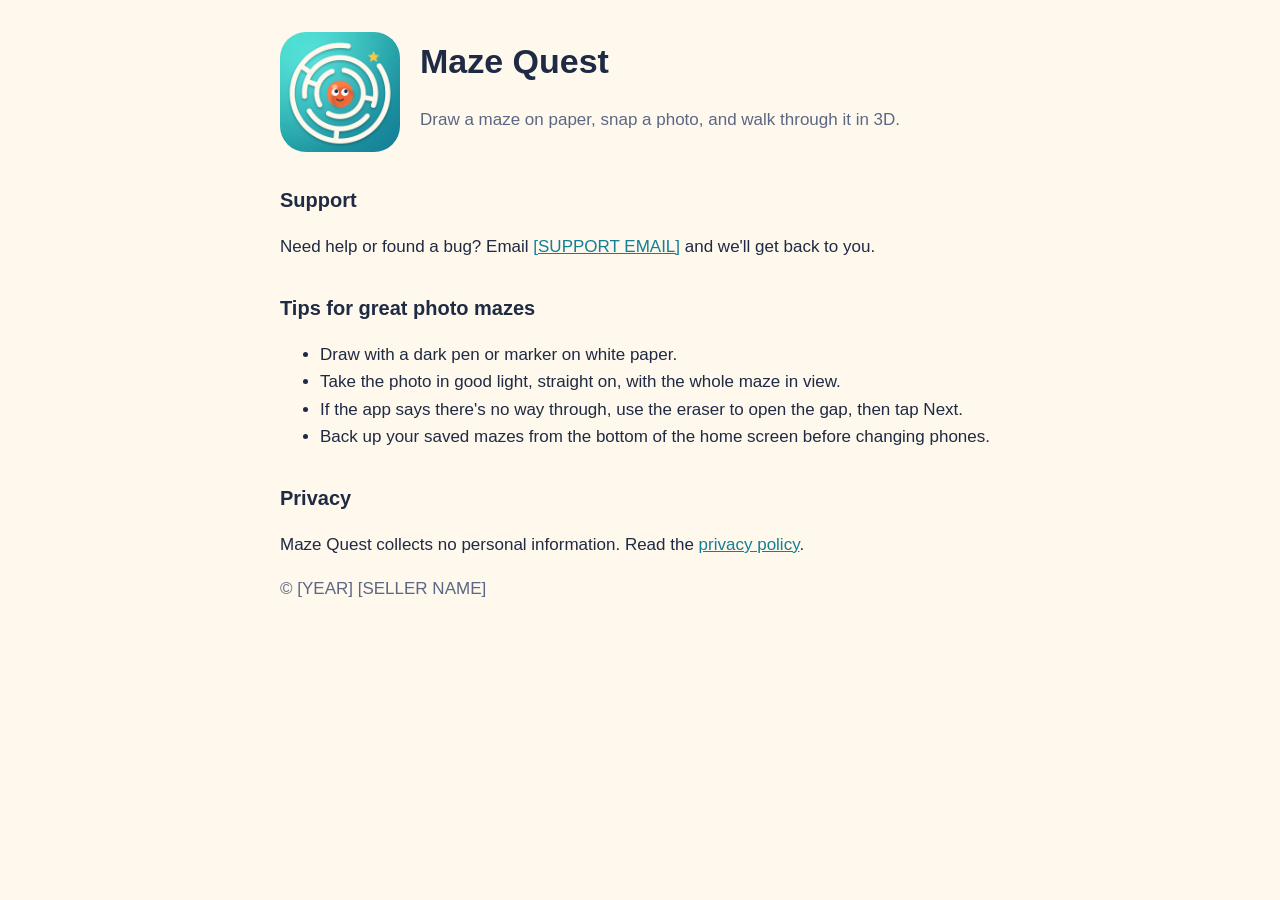
==== index.html @ 277aa0ab "App icon, launch screen and logo; App Store prep and parental gate - Icon, launch screen, Android ic" ====
<!doctype html>
<html lang="en">
<head>
  <meta charset="utf-8">
  <meta name="viewport" content="width=device-width, initial-scale=1">
  <title>Maze Quest</title>
  <style>
    :root { color-scheme: light; }
    body { margin: 0; background: #FFF8EC; color: #1F2A44; font: 17px/1.6 -apple-system, "Segoe UI", Roboto, sans-serif; }
    main { max-width: 720px; margin: 0 auto; padding: 32px 16px 64px; }
    .hero { display: flex; gap: 20px; align-items: center; flex-wrap: wrap; }
    .hero img { width: 120px; height: 120px; border-radius: 26px; }
    h1 { font-size: 34px; margin: 0; }
    h2 { font-size: 20px; margin-top: 32px; }
    .muted { color: #5B6785; }
    a { color: #147E96; }
  </style>
</head>
<body>
<main>
  <div class="hero">
    <img src="icon.png" alt="Maze Quest app icon">
    <div>
      <h1>Maze Quest</h1>
      <p class="muted">Draw a maze on paper, snap a photo, and walk through it in 3D.</p>
    </div>
  </div>

  <h2>Support</h2>
  <p>Need help or found a bug? Email <a href="mailto:[SUPPORT EMAIL]">[SUPPORT EMAIL]</a> and we'll get back to you.</p>

  <h2>Tips for great photo mazes</h2>
  <ul>
    <li>Draw with a dark pen or marker on white paper.</li>
    <li>Take the photo in good light, straight on, with the whole maze in view.</li>
    <li>If the app says there's no way through, use the eraser to open the gap, then tap Next.</li>
    <li>Back up your saved mazes from the bottom of the home screen before changing phones.</li>
  </ul>

  <h2>Privacy</h2>
  <p>Maze Quest collects no personal information. Read the <a href="privacy.html">privacy policy</a>.</p>

  <p class="muted">© [YEAR] [SELLER NAME]</p>
</main>
</body>
</html>
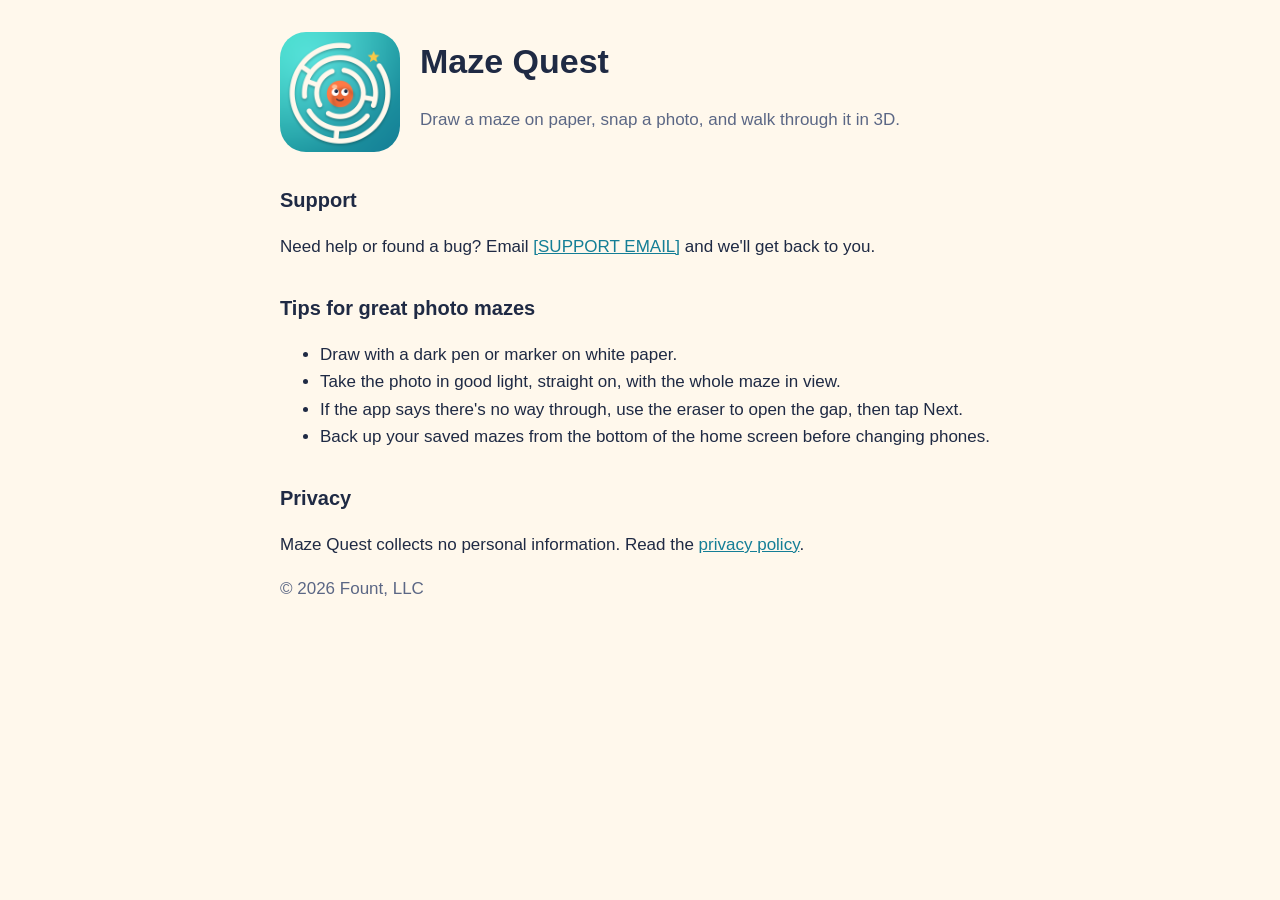
==== commit ea0346a3: "Set Fount, LLC as the seller and com.fountllc.mazequest as the app ID Co-Authored-By: Claude Opus 5." ====
--- a/index.html
+++ b/index.html
@@ -40,7 +40,7 @@
   <h2>Privacy</h2>
   <p>Maze Quest collects no personal information. Read the <a href="privacy.html">privacy policy</a>.</p>
 
-  <p class="muted">© [YEAR] [SELLER NAME]</p>
+  <p class="muted">© 2026 Fount, LLC</p>
 </main>
 </body>
 </html>
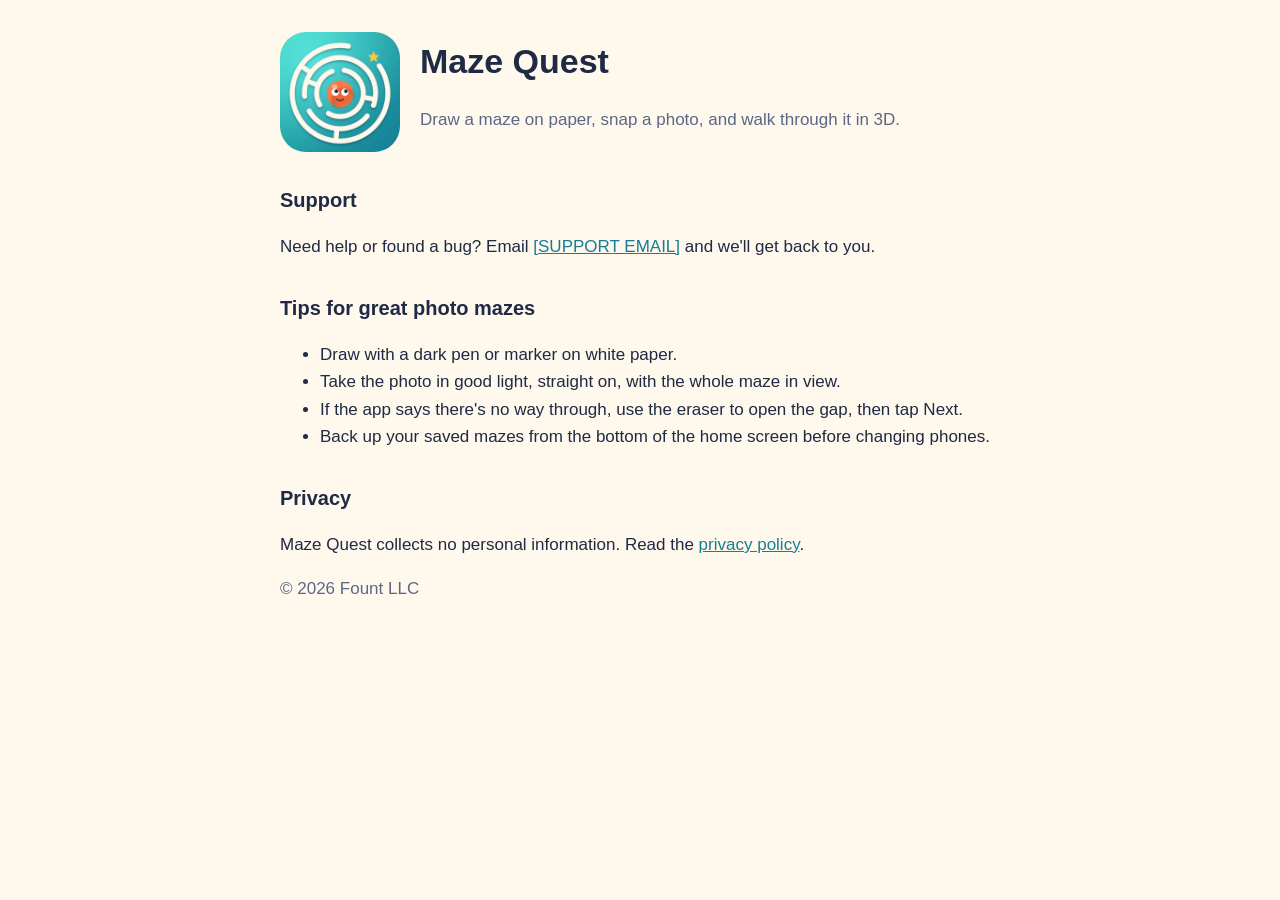
==== commit bf9930ac: "Use the exact registered name, Fount LLC Co-Authored-By: Claude Opus 5.5 <noreply@anthropic.com>" ====
--- a/index.html
+++ b/index.html
@@ -40,7 +40,7 @@
   <h2>Privacy</h2>
   <p>Maze Quest collects no personal information. Read the <a href="privacy.html">privacy policy</a>.</p>
 
-  <p class="muted">© 2026 Fount, LLC</p>
+  <p class="muted">© 2026 Fount LLC</p>
 </main>
 </body>
 </html>
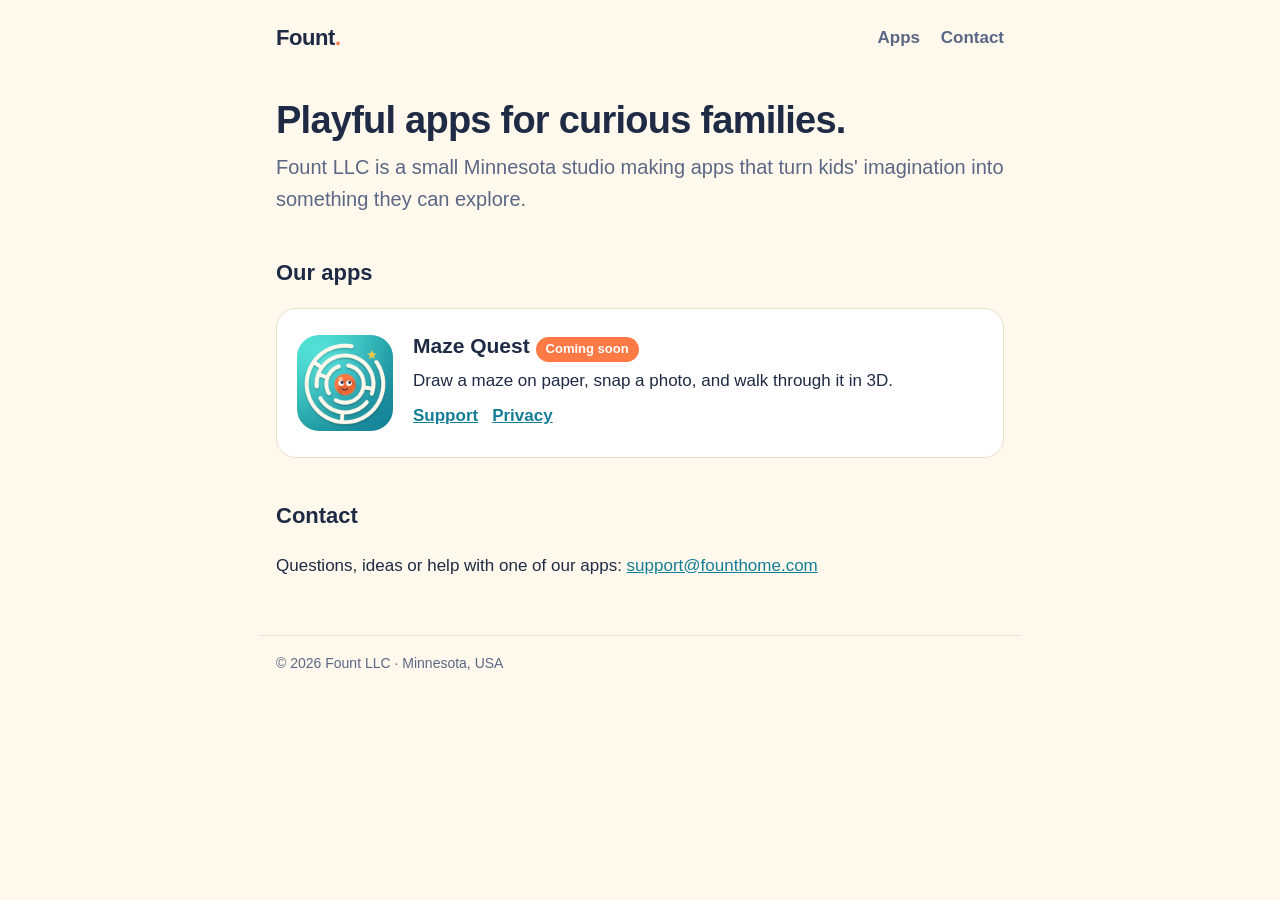
==== commit c5fb740f: "Fount LLC website for founthome.com Home page for the company, a Maze Quest support page and the pri" ====
--- a/index.html
+++ b/index.html
@@ -3,44 +3,39 @@
 <head>
   <meta charset="utf-8">
   <meta name="viewport" content="width=device-width, initial-scale=1">
-  <title>Maze Quest</title>
-  <style>
-    :root { color-scheme: light; }
-    body { margin: 0; background: #FFF8EC; color: #1F2A44; font: 17px/1.6 -apple-system, "Segoe UI", Roboto, sans-serif; }
-    main { max-width: 720px; margin: 0 auto; padding: 32px 16px 64px; }
-    .hero { display: flex; gap: 20px; align-items: center; flex-wrap: wrap; }
-    .hero img { width: 120px; height: 120px; border-radius: 26px; }
-    h1 { font-size: 34px; margin: 0; }
-    h2 { font-size: 20px; margin-top: 32px; }
-    .muted { color: #5B6785; }
-    a { color: #147E96; }
-  </style>
+  <title>Fount LLC</title>
+  <meta name="description" content="Fount LLC makes playful apps for curious families, including Maze Quest.">
+  <link rel="icon" href="/favicon.png">
+  <link rel="apple-touch-icon" href="/apple-touch-icon.png">
+  <link rel="stylesheet" href="/styles.css">
 </head>
 <body>
+<header>
+  <a class="brand" href="/">Fount<span>.</span></a>
+  <nav>
+    <a href="#apps">Apps</a>
+    <a href="#contact">Contact</a>
+  </nav>
+</header>
+
 <main>
-  <div class="hero">
-    <img src="icon.png" alt="Maze Quest app icon">
+  <h1>Playful apps for curious families.</h1>
+  <p class="lead">Fount LLC is a small Minnesota studio making apps that turn kids' imagination into something they can explore.</p>
+
+  <h2 id="apps">Our apps</h2>
+  <div class="card">
+    <img src="/maze-quest/icon.png" alt="Maze Quest app icon">
     <div>
-      <h1>Maze Quest</h1>
-      <p class="muted">Draw a maze on paper, snap a photo, and walk through it in 3D.</p>
+      <h3>Maze Quest <span class="badge">Coming soon</span></h3>
+      <p>Draw a maze on paper, snap a photo, and walk through it in 3D.</p>
+      <p class="links"><a href="/maze-quest/">Support</a><a href="/maze-quest/privacy.html">Privacy</a></p>
     </div>
   </div>
 
-  <h2>Support</h2>
-  <p>Need help or found a bug? Email <a href="mailto:[SUPPORT EMAIL]">[SUPPORT EMAIL]</a> and we'll get back to you.</p>
+  <h2 id="contact">Contact</h2>
+  <p>Questions, ideas or help with one of our apps: <a href="mailto:support@founthome.com">support@founthome.com</a></p>
+</main>
 
-  <h2>Tips for great photo mazes</h2>
-  <ul>
-    <li>Draw with a dark pen or marker on white paper.</li>
-    <li>Take the photo in good light, straight on, with the whole maze in view.</li>
-    <li>If the app says there's no way through, use the eraser to open the gap, then tap Next.</li>
-    <li>Back up your saved mazes from the bottom of the home screen before changing phones.</li>
-  </ul>
-
-  <h2>Privacy</h2>
-  <p>Maze Quest collects no personal information. Read the <a href="privacy.html">privacy policy</a>.</p>
-
-  <p class="muted">© 2026 Fount LLC</p>
-</main>
+<footer>© 2026 Fount LLC · Minnesota, USA</footer>
 </body>
 </html>
--- a/styles.css
+++ b/styles.css
@@ -0,0 +1,104 @@
+:root {
+  color-scheme: light;
+  --bg: #FFF8EC;
+  --surface: #FFFFFF;
+  --text: #1F2A44;
+  --muted: #5B6785;
+  --teal: #147E96;
+  --orange: #FF7A45;
+  --line: #EADFCB;
+}
+
+* { box-sizing: border-box; }
+
+body {
+  margin: 0;
+  background: var(--bg);
+  color: var(--text);
+  font: 17px/1.6 -apple-system, BlinkMacSystemFont, "Segoe UI", Roboto, sans-serif;
+}
+
+a { color: var(--teal); }
+
+header, main, footer {
+  max-width: 760px;
+  margin: 0 auto;
+  padding: 0 16px;
+}
+
+header {
+  display: flex;
+  align-items: center;
+  justify-content: space-between;
+  gap: 16px;
+  padding-top: 20px;
+  padding-bottom: 20px;
+}
+
+.brand {
+  font-weight: 800;
+  font-size: 22px;
+  color: var(--text);
+  text-decoration: none;
+  letter-spacing: -0.02em;
+}
+
+.brand span { color: var(--orange); }
+
+nav a {
+  margin-left: 16px;
+  color: var(--muted);
+  text-decoration: none;
+  font-weight: 600;
+}
+
+nav a:hover { color: var(--text); }
+
+h1 { font-size: 38px; line-height: 1.15; margin: 24px 0 8px; letter-spacing: -0.02em; }
+h2 { font-size: 22px; margin-top: 40px; }
+.lead { font-size: 20px; color: var(--muted); margin-top: 0; }
+.muted { color: var(--muted); }
+
+.card {
+  display: flex;
+  gap: 20px;
+  align-items: center;
+  background: var(--surface);
+  border: 1px solid var(--line);
+  border-radius: 20px;
+  padding: 20px;
+  margin-top: 16px;
+}
+
+.card img { width: 96px; height: 96px; border-radius: 22px; flex: none; }
+.card h3 { margin: 0 0 4px; font-size: 21px; }
+.card p { margin: 0 0 8px; }
+
+.badge {
+  display: inline-block;
+  background: var(--orange);
+  color: #fff;
+  font-weight: 700;
+  font-size: 13px;
+  border-radius: 999px;
+  padding: 2px 10px;
+}
+
+.links a { margin-right: 14px; font-weight: 600; }
+
+.hero-icon { width: 120px; height: 120px; border-radius: 26px; }
+
+footer {
+  border-top: 1px solid var(--line);
+  margin-top: 56px;
+  padding-top: 16px;
+  padding-bottom: 40px;
+  color: var(--muted);
+  font-size: 14px;
+}
+
+@media (max-width: 520px) {
+  h1 { font-size: 30px; }
+  .card { flex-direction: column; align-items: flex-start; }
+  nav a { margin-left: 12px; }
+}
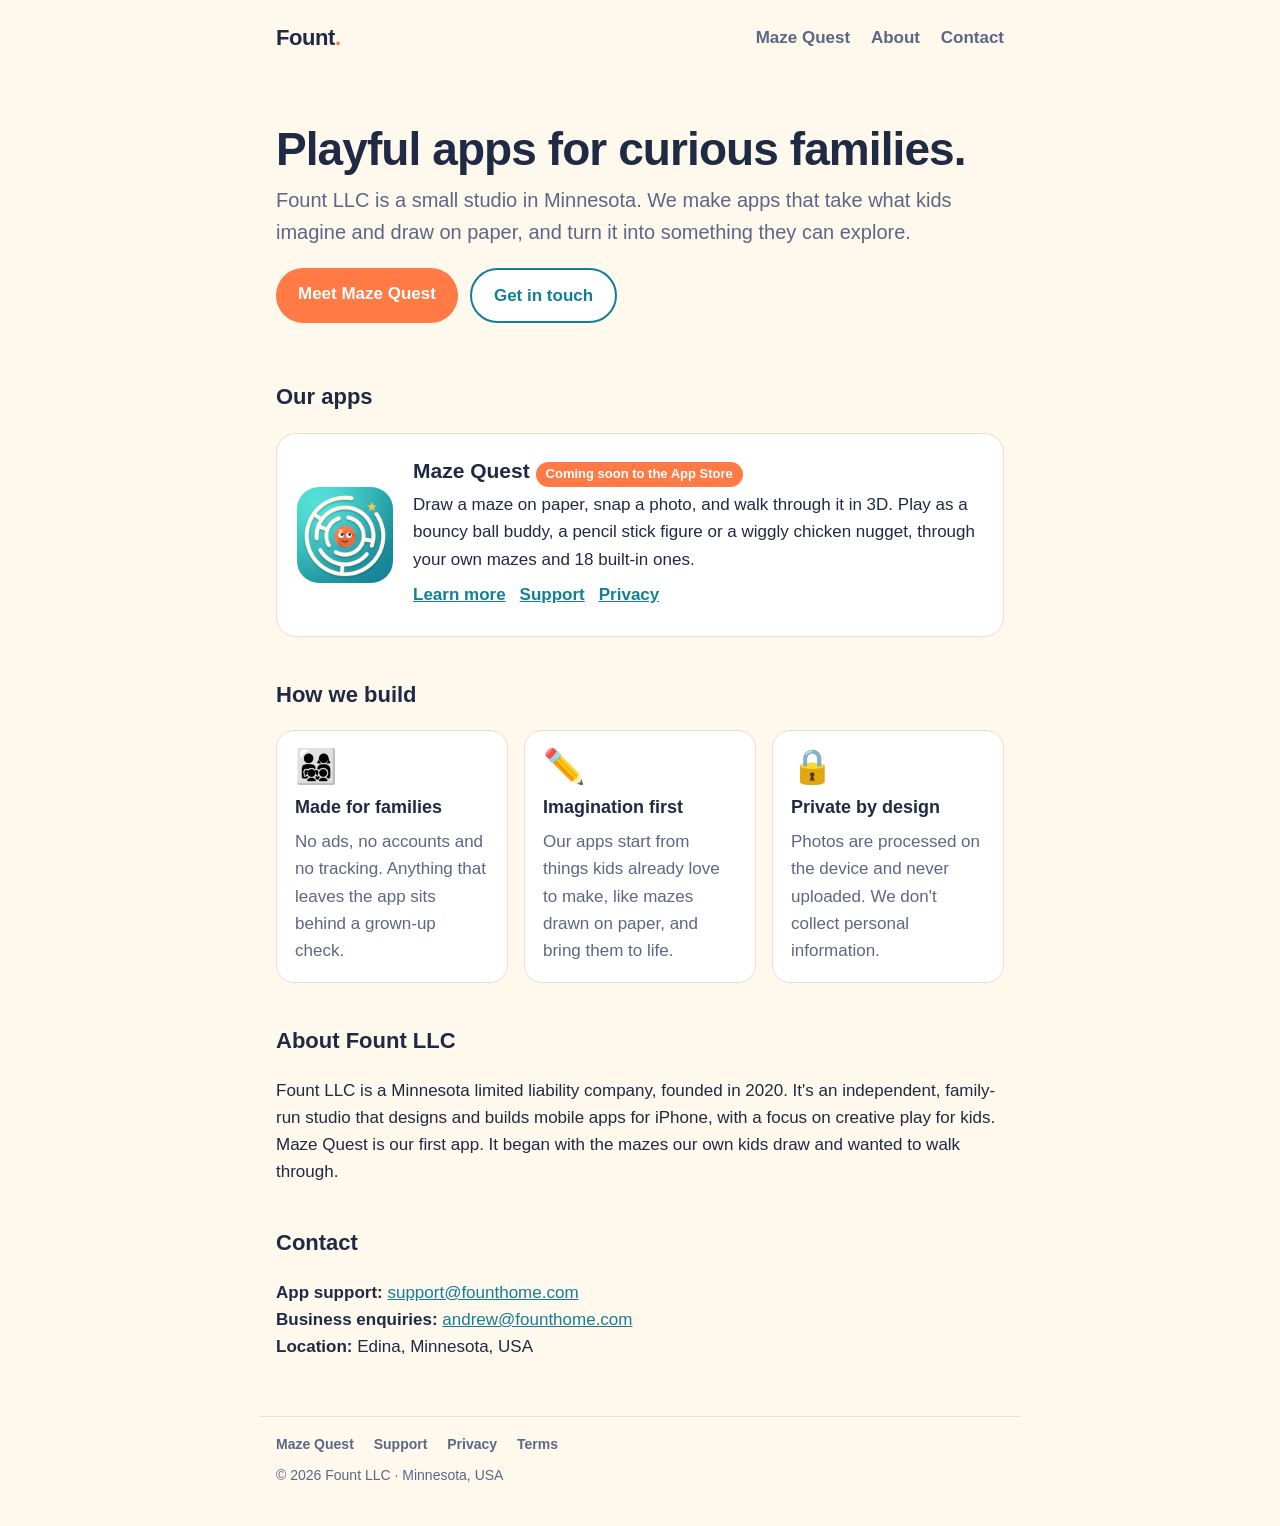
==== commit ca9dd282: "Fuller Fount LLC website for Apple's organization review About, values, contact, a full Maze Quest p" ====
--- a/index.html
+++ b/index.html
@@ -3,8 +3,8 @@
 <head>
   <meta charset="utf-8">
   <meta name="viewport" content="width=device-width, initial-scale=1">
-  <title>Fount LLC</title>
-  <meta name="description" content="Fount LLC makes playful apps for curious families, including Maze Quest.">
+  <title>Fount LLC: playful apps for curious families</title>
+  <meta name="description" content="Fount LLC is a Minnesota studio making playful, private, ad-free apps for families, starting with Maze Quest.">
   <link rel="icon" href="/favicon.png">
   <link rel="apple-touch-icon" href="/apple-touch-icon.png">
   <link rel="stylesheet" href="/styles.css">
@@ -13,29 +13,68 @@
 <header>
   <a class="brand" href="/">Fount<span>.</span></a>
   <nav>
-    <a href="#apps">Apps</a>
+    <a href="/maze-quest/">Maze Quest</a>
+    <a href="#about">About</a>
     <a href="#contact">Contact</a>
   </nav>
 </header>
 
 <main>
-  <h1>Playful apps for curious families.</h1>
-  <p class="lead">Fount LLC is a small Minnesota studio making apps that turn kids' imagination into something they can explore.</p>
+  <section class="hero">
+    <h1>Playful apps for curious families.</h1>
+    <p class="lead">Fount LLC is a small studio in Minnesota. We make apps that take what kids imagine and draw on paper, and turn it into something they can explore.</p>
+    <div class="buttons">
+      <a class="button" href="/maze-quest/">Meet Maze Quest</a>
+      <a class="button secondary" href="#contact">Get in touch</a>
+    </div>
+  </section>
 
-  <h2 id="apps">Our apps</h2>
+  <h2>Our apps</h2>
   <div class="card">
     <img src="/maze-quest/icon.png" alt="Maze Quest app icon">
     <div>
-      <h3>Maze Quest <span class="badge">Coming soon</span></h3>
-      <p>Draw a maze on paper, snap a photo, and walk through it in 3D.</p>
-      <p class="links"><a href="/maze-quest/">Support</a><a href="/maze-quest/privacy.html">Privacy</a></p>
+      <h3>Maze Quest <span class="badge">Coming soon to the App Store</span></h3>
+      <p>Draw a maze on paper, snap a photo, and walk through it in 3D. Play as a bouncy ball buddy, a pencil stick figure or a wiggly chicken nugget, through your own mazes and 18 built-in ones.</p>
+      <p class="links"><a href="/maze-quest/">Learn more</a><a href="/maze-quest/#support">Support</a><a href="/maze-quest/privacy.html">Privacy</a></p>
     </div>
   </div>
 
+  <h2>How we build</h2>
+  <div class="grid">
+    <div class="tile">
+      <div class="emoji">👨‍👩‍👧‍👦</div>
+      <h3>Made for families</h3>
+      <p>No ads, no accounts and no tracking. Anything that leaves the app sits behind a grown-up check.</p>
+    </div>
+    <div class="tile">
+      <div class="emoji">✏️</div>
+      <h3>Imagination first</h3>
+      <p>Our apps start from things kids already love to make, like mazes drawn on paper, and bring them to life.</p>
+    </div>
+    <div class="tile">
+      <div class="emoji">🔒</div>
+      <h3>Private by design</h3>
+      <p>Photos are processed on the device and never uploaded. We don't collect personal information.</p>
+    </div>
+  </div>
+
+  <h2 id="about">About Fount LLC</h2>
+  <p>Fount LLC is a Minnesota limited liability company, founded in 2020. It's an independent, family-run studio that designs and builds mobile apps for iPhone, with a focus on creative play for kids. Maze Quest is our first app. It began with the mazes our own kids draw and wanted to walk through.</p>
+
   <h2 id="contact">Contact</h2>
-  <p>Questions, ideas or help with one of our apps: <a href="mailto:support@founthome.com">support@founthome.com</a></p>
+  <p><strong>App support:</strong> <a href="mailto:support@founthome.com">support@founthome.com</a><br>
+  <strong>Business enquiries:</strong> <a href="mailto:andrew@founthome.com">andrew@founthome.com</a><br>
+  <strong>Location:</strong> Edina, Minnesota, USA</p>
 </main>
 
-<footer>© 2026 Fount LLC · Minnesota, USA</footer>
+<footer>
+  <nav>
+    <a href="/maze-quest/">Maze Quest</a>
+    <a href="/maze-quest/#support">Support</a>
+    <a href="/maze-quest/privacy.html">Privacy</a>
+    <a href="/maze-quest/terms.html">Terms</a>
+  </nav>
+  © 2026 Fount LLC · Minnesota, USA
+</footer>
 </body>
 </html>
--- a/styles.css
+++ b/styles.css
@@ -102,3 +102,57 @@
   .card { flex-direction: column; align-items: flex-start; }
   nav a { margin-left: 12px; }
 }
+
+/* Sections, buttons and grids for the fuller pages */
+.hero { padding: 24px 0 8px; }
+.hero h1 { font-size: 46px; }
+.hero-logo { width: 100%; max-width: 420px; height: auto; display: block; margin: 8px 0 4px; }
+
+.buttons { display: flex; flex-wrap: wrap; gap: 12px; margin: 20px 0 8px; }
+.button {
+  display: inline-block;
+  padding: 12px 22px;
+  border-radius: 999px;
+  background: var(--orange);
+  color: #fff;
+  font-weight: 700;
+  text-decoration: none;
+}
+.button.secondary { background: var(--surface); color: var(--teal); border: 2px solid var(--teal); }
+
+.grid { display: grid; grid-template-columns: repeat(auto-fit, minmax(210px, 1fr)); gap: 16px; margin-top: 16px; }
+.tile {
+  background: var(--surface);
+  border: 1px solid var(--line);
+  border-radius: 18px;
+  padding: 18px;
+}
+.tile .emoji { font-size: 34px; line-height: 1; }
+.tile h3 { margin: 10px 0 6px; font-size: 18px; }
+.tile p { margin: 0; color: var(--muted); }
+
+.steps { counter-reset: step; }
+.steps .tile h3::before {
+  counter-increment: step;
+  content: counter(step);
+  display: inline-flex;
+  align-items: center;
+  justify-content: center;
+  width: 28px;
+  height: 28px;
+  margin-right: 8px;
+  border-radius: 50%;
+  background: var(--teal);
+  color: #fff;
+  font-size: 15px;
+}
+
+.faq h3 { font-size: 18px; margin: 24px 0 4px; }
+.faq p { margin: 0; }
+
+footer nav { margin-bottom: 8px; }
+footer nav a { margin: 0 16px 0 0; font-size: 14px; }
+
+@media (max-width: 520px) {
+  .hero h1 { font-size: 34px; }
+}
